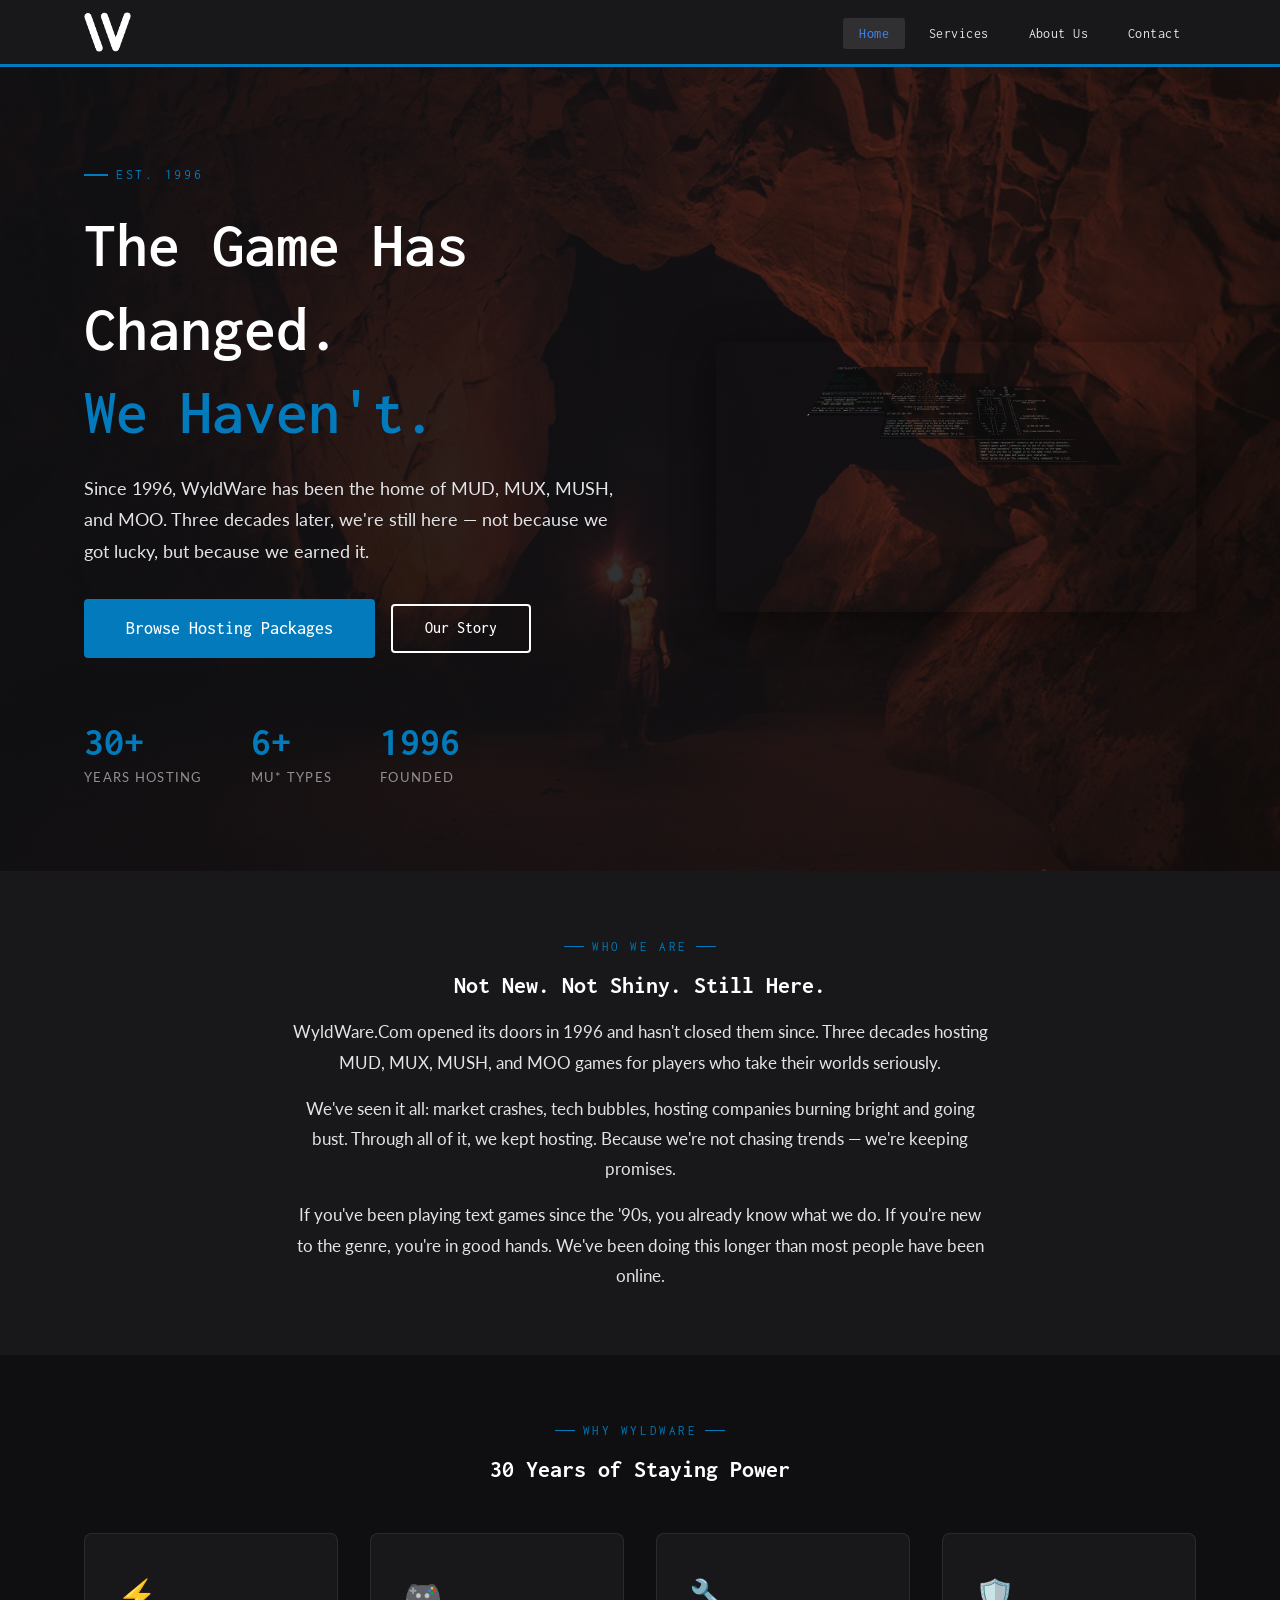
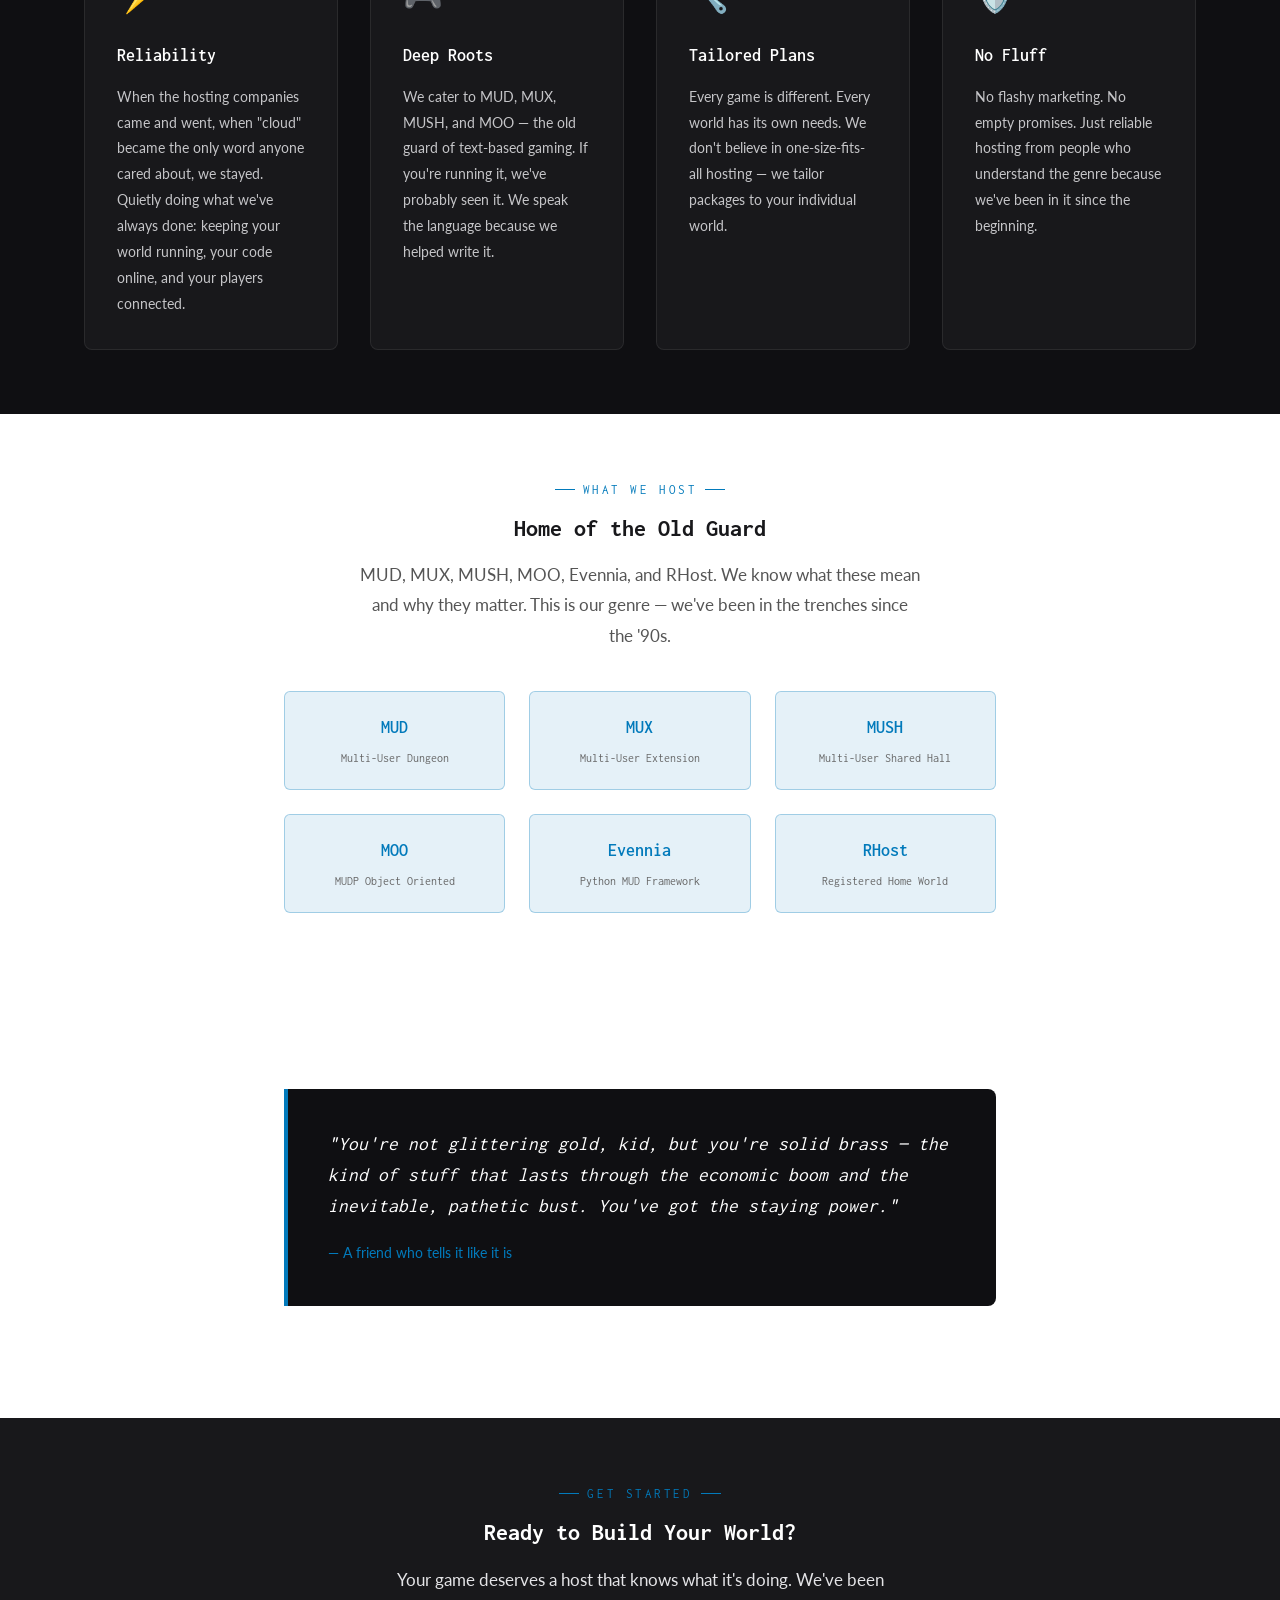
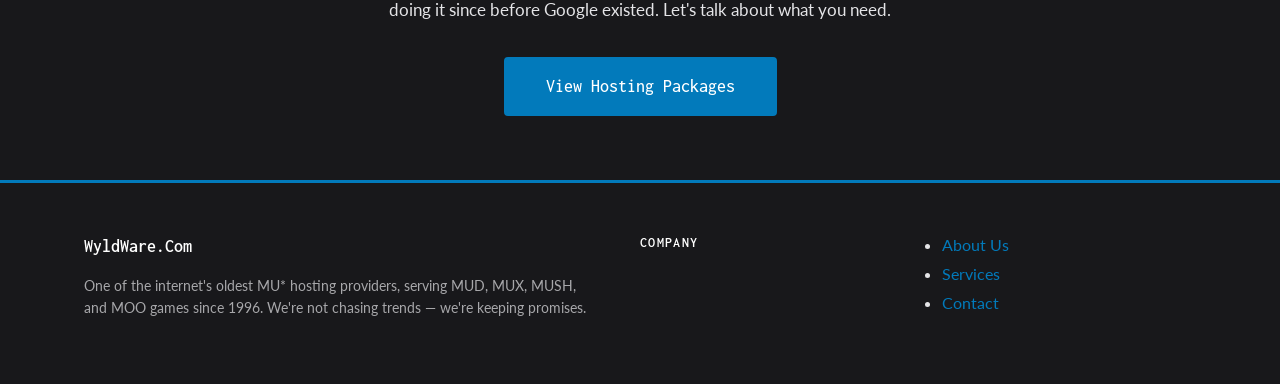
==== index.html @ 0e9ea943 "Initial commit — WyldWare.Com static site, 2026-05-16" ====
<!DOCTYPE html>
<html lang="en">
<head>
  <meta charset="UTF-8">
  <meta name="viewport" content="width=device-width, initial-scale=1.0">
  <title>WyldWare.Com — One of the Internet's Oldest MU* Hosting Providers</title>
  <meta name="description" content="WyldWare.Com has been hosting MUD, MUX, MUSH, and MOO games since 1996. Three decades of staying power. Reliable MU* hosting from people who've been doing it longer than Google has existed.">
  <link rel="icon" type="image/png" href="/media/favicon.png">
  <link rel="stylesheet" href="/css/style.css">
</head>
<body>

<!-- Navigation -->
<nav class="site-nav">
  <div class="container">
    <a href="/" class="nav-brand">
      <img src="/media/logo.png" alt="WyldWare" style="height:40px;width:auto;">
    </a>
    <ul class="nav-links" id="nav-links">
      <li><a href="/" class="active">Home</a></li>
      <li><a href="/services.html">Services</a></li>
      <li><a href="/about.html">About Us</a></li>
      <li><a href="/contact.html">Contact</a></li>
    </ul>
    <button class="mobile-menu-btn" onclick="document.getElementById('nav-links').classList.toggle('open')" aria-label="Menu">☰</button>
  </div>
</nav>

<!-- Hero -->
<section class="hero">
  <div class="container">
    <div class="hero__content">
      <div class="hero__eyebrow">Est. 1996</div>
      <h1>The Game Has Changed.<br><span>We Haven't.</span></h1>
      <p class="hero__sub">Since 1996, WyldWare has been the home of MUD, MUX, MUSH, and MOO. Three decades later, we're still here — not because we got lucky, but because we earned it.</p>
      <div class="hero__actions">
        <a href="/services.html" class="btn btn--primary btn--large">Browse Hosting Packages</a>
        <a href="/about.html" class="btn btn--outline-white">Our Story</a>
      </div>
      <div class="hero__stats">
        <div class="hero__stat">
          <span class="hero__stat-number">30+</span>
          <span class="hero__stat-label">Years Hosting</span>
        </div>
        <div class="hero__stat">
          <span class="hero__stat-number">6+</span>
          <span class="hero__stat-label">MU* Types</span>
        </div>
        <div class="hero__stat">
          <span class="hero__stat-number">1996</span>
          <span class="hero__stat-label">Founded</span>
        </div>
      </div>
    </div>
    <img src="/media/bg-overlay.png" alt="" class="hero__overlay" aria-hidden="true">
  </div>
</section>

<!-- Who We Are -->
<section class="section section--dark" id="about">
  <div class="container">
    <div class="eyebrow">Who We Are</div>
    <h2 class="text-center">Not New. Not Shiny. Still Here.</h2>
    <p class="text-center" style="max-width: 700px; margin: 1rem auto 0; font-size: 1.05rem; color: var(--gray-light);">
      WyldWare.Com opened its doors in 1996 and hasn't closed them since. Three decades hosting MUD, MUX, MUSH, and MOO games for players who take their worlds seriously.
    </p>
    <p class="text-center" style="max-width: 700px; margin: 1rem auto 0; font-size: 1.05rem; color: var(--gray-light);">
      We've seen it all: market crashes, tech bubbles, hosting companies burning bright and going bust. Through all of it, we kept hosting. Because we're not chasing trends — we're keeping promises.
    </p>
    <p class="text-center" style="max-width: 700px; margin: 1rem auto 0; font-size: 1.05rem; color: var(--gray-light);">
      If you've been playing text games since the '90s, you already know what we do. If you're new to the genre, you're in good hands. We've been doing this longer than most people have been online.
    </p>
  </div>
</section>

<!-- Value Props -->
<section class="section section--darker">
  <div class="container">
    <div class="eyebrow" style="justify-content: center;">Why WyldWare</div>
    <h2 class="text-center">30 Years of Staying Power</h2>
    <div class="props-grid">
      <div class="prop-card">
        <span class="prop-card__icon">⚡</span>
        <div class="prop-card__title">Reliability</div>
        <div class="prop-card__body">When the hosting companies came and went, when "cloud" became the only word anyone cared about, we stayed. Quietly doing what we've always done: keeping your world running, your code online, and your players connected.</div>
      </div>
      <div class="prop-card">
        <span class="prop-card__icon">🎮</span>
        <div class="prop-card__title">Deep Roots</div>
        <div class="prop-card__body">We cater to MUD, MUX, MUSH, and MOO — the old guard of text-based gaming. If you're running it, we've probably seen it. We speak the language because we helped write it.</div>
      </div>
      <div class="prop-card">
        <span class="prop-card__icon">🔧</span>
        <div class="prop-card__title">Tailored Plans</div>
        <div class="prop-card__body">Every game is different. Every world has its own needs. We don't believe in one-size-fits-all hosting — we tailor packages to your individual world.</div>
      </div>
      <div class="prop-card">
        <span class="prop-card__icon">🛡️</span>
        <div class="prop-card__title">No Fluff</div>
        <div class="prop-card__body">No flashy marketing. No empty promises. Just reliable hosting from people who understand the genre because we've been in it since the beginning.</div>
      </div>
    </div>
  </div>
</section>

<!-- What We Host -->
<section class="section">
  <div class="container container--narrow text-center">
    <div class="eyebrow">What We Host</div>
    <h2>Home of the Old Guard</h2>
    <p style="color: #555; max-width: 560px; margin: 1rem auto 0; font-size: 1.05rem;">
      MUD, MUX, MUSH, MOO, Evennia, and RHost. We know what these mean and why they matter. This is our genre — we've been in the trenches since the '90s.
    </p>
    <div class="game-grid" style="margin-top: 2.5rem;">
      <div class="game-tag">MUD<span>Multi-User Dungeon</span></div>
      <div class="game-tag">MUX<span>Multi-User Extension</span></div>
      <div class="game-tag">MUSH<span>Multi-User Shared Hall</span></div>
      <div class="game-tag">MOO<span>MUDP Object Oriented</span></div>
      <div class="game-tag">Evennia<span>Python MUD Framework</span></div>
      <div class="game-tag">RHost<span>Registered Home World</span></div>
    </div>
  </div>
</section>

<!-- Quote -->
<section class="section">
  <div class="container container--narrow">
    <div class="quote-block">
      <blockquote>"You're not glittering gold, kid, but you're solid brass — the kind of stuff that lasts through the economic boom and the inevitable, pathetic bust. You've got the staying power."</blockquote>
      <cite>— A friend who tells it like it is</cite>
    </div>
  </div>
</section>

<!-- CTA -->
<section class="section section--dark text-center">
  <div class="container container--narrow">
    <div class="eyebrow" style="justify-content: center;">Get Started</div>
    <h2>Ready to Build Your World?</h2>
    <p style="color: var(--gray-light); max-width: 520px; margin: 1rem auto 0; font-size: 1.05rem;">
      Your game deserves a host that knows what it's doing. We've been doing it since before Google existed. Let's talk about what you need.
    </p>
    <div style="margin-top: 2rem;">
      <a href="/services.html" class="btn btn--primary btn--large">View Hosting Packages</a>
    </div>
  </div>
</section>

<!-- Footer -->
<footer class="site-footer">
  <div class="container">
    <div class="footer-grid">
      <div>
        <div class="footer-brand__name">WyldWare.Com</div>
        <p class="footer-brand__desc">One of the internet's oldest MU* hosting providers, serving MUD, MUX, MUSH, and MOO games since 1996. We're not chasing trends — we're keeping promises.</p>
      </div>
        <div class="footer-col__heading">Company</div>
        <ul>
          <li><a href="/about.html">About Us</a></li>
          <li><a href="/services.html">Services</a></li>
          <li><a href="/contact.html">Contact</a></li>
        </ul>
      </div>
---- css/style.css ----
/* WyldWare Static Site Styles
   Based on wyldware.com brand colors: #027ABB (primary), #015EA0 (secondary), #18181B (dark), #3F3F46 (gray) */

@import url('https://fonts.googleapis.com/css2?family=Inconsolata:wght@400;500;600;700&family=Lato:wght@300;400;700&display=swap');

/* ─── Reset & Base ─────────────────────────────── */
*, *::before, *::after { box-sizing: border-box; margin: 0; padding: 0; }

:root {
  --primary:    #027ABB;
  --secondary:  #015EA0;
  --accent:     #4286F5;
  --dark:       #18181B;
  --darker:     #0F0F12;
  --gray:       #3F3F46;
  --gray-light: #E4E4E7;
  --white:      #FFFFFF;
  --offwhite:   #F6FEFC;
  --body-font: 'Lato', sans-serif;
  --heading-font: 'Inconsolata', monospace;
}

html {
  scroll-behavior: smooth;
}

body {
  font-family: var(--body-font);
  font-size: 16px;
  line-height: 1.8;
  color: var(--dark);
  background: var(--white);
}

h1, h2, h3, h4, h5, h6 {
  font-family: var(--heading-font);
  line-height: 1.3;
  color: var(--dark);
}

a {
  color: var(--primary);
  text-decoration: none;
  transition: color 0.2s;
}
a:hover { color: var(--accent); }

img { max-width: 100%; height: auto; display: block; }

/* ─── Layout Utilities ───────────────────────────── */
.container {
  width: 100%;
  max-width: 1160px;
  margin: 0 auto;
  padding: 0 1.5rem;
}

.container--narrow {
  max-width: 760px;
}

.section {
  padding: 4rem 0;
}

.section--dark {
  background: var(--dark);
  color: var(--white);
}

.section--dark h1,
.section--dark h2,
.section--dark h3,
.section--dark h4 {
  color: var(--white);
}

.section--dark p {
  color: var(--gray-light);
}

.section--darker {
  background: var(--darker);
  color: var(--white);
}

.section--darker h2 {
  color: var(--white);
}

/* ─── Buttons ───────────────────────────────────── */
.btn {
  display: inline-block;
  padding: 0.75rem 2rem;
  font-family: var(--heading-font);
  font-size: 1rem;
  font-weight: 500;
  border: 2px solid transparent;
  border-radius: 4px;
  cursor: pointer;
  text-align: center;
  text-decoration: none;
  transition: all 0.2s;
  line-height: 1.3;
}

.btn--primary {
  background: var(--primary);
  color: var(--white);
  border-color: var(--primary);
}
.btn--primary:hover {
  background: var(--secondary);
  border-color: var(--secondary);
  color: var(--white);
}

.btn--outline {
  background: transparent;
  color: var(--primary);
  border-color: var(--primary);
}
.btn--outline:hover {
  background: var(--primary);
  color: var(--white);
}

.btn--white {
  background: var(--white);
  color: var(--dark);
  border-color: var(--white);
}
.btn--white:hover {
  background: var(--gray-light);
  border-color: var(--gray-light);
  color: var(--dark);
}

.btn--outline-white {
  background: transparent;
  color: var(--white);
  border-color: var(--white);
}
.btn--outline-white:hover {
  background: var(--white);
  color: var(--dark);
}

.btn--small {
  padding: 0.5rem 1.25rem;
  font-size: 0.875rem;
}

.btn--large {
  padding: 1rem 2.5rem;
  font-size: 1.125rem;
}

/* ─── Navigation ────────────────────────────────── */
.site-nav {
  background: var(--dark);
  position: sticky;
  top: 0;
  z-index: 100;
  border-bottom: 3px solid var(--primary);
}

.site-nav .container {
  display: flex;
  align-items: center;
  justify-content: space-between;
  height: 64px;
}

.nav-brand {
  display: flex;
  align-items: center;
  gap: 0.75rem;
  color: var(--white);
  font-family: var(--heading-font);
  font-size: 1.25rem;
  font-weight: 600;
  letter-spacing: 0.05em;
}

.nav-brand:hover { color: var(--accent); }
.nav-brand img { height: 40px; width: auto; }

.nav-links {
  display: flex;
  list-style: none;
  gap: 0.5rem;
}

.nav-links a {
  color: var(--gray-light);
  font-family: var(--heading-font);
  font-size: 0.9rem;
  padding: 0.5rem 1rem;
  border-radius: 3px;
  transition: all 0.2s;
  letter-spacing: 0.03em;
}

.nav-links a:hover,
.nav-links a.active {
  color: var(--white);
  background: rgba(255,255,255,0.1);
}

.nav-links a.active {
  color: var(--accent);
}

.mobile-menu-btn {
  display: none;
  background: none;
  border: none;
  color: var(--white);
  font-size: 1.5rem;
  cursor: pointer;
  padding: 0.5rem;
}

@media (max-width: 768px) {
  .nav-links { display: none; flex-direction: column; position: absolute; top: 64px; left: 0; right: 0; background: var(--dark); padding: 1rem; gap: 0; }
  .nav-links.open { display: flex; }
  .nav-links a { padding: 0.75rem 1rem; }
  .mobile-menu-btn { display: block; }
  .hero > .container { flex-direction: column; }
  .hero__overlay { width: 80%; max-width: 320px; margin-top: 2rem; }
}

/* ─── Hero ──────────────────────────────────────── */
.hero {
  background: var(--dark);
  background-image: url('../media/bg-3.png');
  background-size: cover;
  background-position: center;
  background-attachment: fixed;
  color: var(--white);
  padding: 6rem 0 5rem;
  position: relative;
  overflow: hidden;
}

.hero::before {
  content: '';
  position: absolute;
  inset: 0;
  background: linear-gradient(to right, rgba(15,15,18,0.94) 0%, rgba(15,15,18,0.85) 50%, rgba(15,15,18,0.3) 100%);
  pointer-events: none;
  z-index: 0;
}

.hero > .container {
  position: relative;
  z-index: 1;
  display: flex;
  align-items: center;
  justify-content: space-between;
  gap: 3rem;
}

.hero__overlay {
  position: relative;
  z-index: 2;
  flex-shrink: 0;
  width: 45%;
  max-width: 480px;
  align-self: center;
  border-radius: 8px;
  box-shadow: 0 8px 40px rgba(0,0,0,0.5);
  opacity: 0.88;
}

.hero__content {
  position: relative;
  z-index: 1;
  flex: 1;
  min-width: 0;
  max-width: 640px;
}

.hero__eyebrow {
  font-family: var(--heading-font);
  font-size: 0.85rem;
  letter-spacing: 0.2em;
  text-transform: uppercase;
  color: var(--primary);
  margin-bottom: 1rem;
  display: flex;
  align-items: center;
  gap: 0.5rem;
}

.hero__eyebrow::before {
  content: '';
  display: inline-block;
  width: 24px;
  height: 2px;
  background: var(--primary);
}

.hero h1 {
  font-size: clamp(2.5rem, 6vw, 4rem);
  color: var(--white);
  margin-bottom: 1.25rem;
  font-weight: 600;
}

.hero h1 span {
  color: var(--primary);
}

.hero__sub {
  font-size: 1.15rem;
  color: var(--gray-light);
  margin-bottom: 2rem;
  max-width: 540px;
  line-height: 1.7;
}

.hero__actions {
  display: flex;
  flex-wrap: wrap;
  gap: 1rem;
  align-items: center;
}

.hero__stats {
  margin-top: 4rem;
  display: flex;
  gap: 3rem;
  flex-wrap: wrap;
}

.hero__stat {
  text-align: left;
}

.hero__stat-number {
  display: block;
  font-family: var(--heading-font);
  font-size: 2.5rem;
  font-weight: 700;
  color: var(--primary);
  line-height: 1;
}

.hero__stat-label {
  font-size: 0.8rem;
  letter-spacing: 0.1em;
  text-transform: uppercase;
  color: var(--gray);
  color: rgba(228,228,231,0.6);
}

/* ─── Value Props Grid ──────────────────────────── */
.props-grid {
  display: grid;
  grid-template-columns: repeat(auto-fit, minmax(240px, 1fr));
  gap: 2rem;
  margin-top: 3rem;
}

.prop-card {
  background: rgba(255,255,255,0.04);
  border: 1px solid rgba(255,255,255,0.08);
  border-radius: 8px;
  padding: 2rem;
  transition: all 0.3s;
}

.prop-card:hover {
  border-color: var(--primary);
  transform: translateY(-4px);
}

.prop-card__icon {
  font-size: 2rem;
  margin-bottom: 1rem;
  display: block;
}

.prop-card__title {
  font-family: var(--heading-font);
  font-size: 1.1rem;
  font-weight: 600;
  margin-bottom: 0.75rem;
  color: var(--white);
}

.prop-card__body {
  font-size: 0.9rem;
  color: var(--gray-light);
  opacity: 0.85;
}

/* ─── Feature Blocks ─────────────────────────────── */
.feature-row {
  display: grid;
  grid-template-columns: 1fr 1fr;
  gap: 4rem;
  align-items: center;
}

.feature-row--reverse {
  direction: rtl;
}
.feature-row--reverse > * {
  direction: ltr;
}

@media (max-width: 768px) {
  .feature-row { grid-template-columns: 1fr; gap: 2rem; }
  .feature-row--reverse { direction: ltr; }
}

.feature-row__label {
  font-family: var(--heading-font);
  font-size: 0.8rem;
  letter-spacing: 0.15em;
  text-transform: uppercase;
  color: var(--primary);
  margin-bottom: 0.5rem;
}

.feature-row h2 {
  font-size: 1.75rem;
  margin-bottom: 1rem;
}

.feature-row p {
  color: #555;
  margin-bottom: 1.25rem;
}

.feature-row__visual {
  background: var(--dark);
  border-radius: 8px;
  padding: 3rem;
  display: flex;
  align-items: center;
  justify-content: center;
  min-height: 280px;
}

.feature-row__visual pre {
  font-family: var(--heading-font);
  color: var(--gray-light);
  font-size: 0.85rem;
  line-height: 1.6;
}

/* ─── Hosting Tiers / Pricing ───────────────────── */
.tiers-grid {
  display: grid;
  grid-template-columns: repeat(auto-fit, minmax(260px, 1fr));
  gap: 1.5rem;
  margin-top: 3rem;
}

.tier-card {
  background: var(--white);
  border: 2px solid var(--gray-light);
  border-radius: 8px;
  padding: 2rem;
  display: flex;
  flex-direction: column;
  transition: all 0.3s;
  position: relative;
}

.tier-card:hover {
  border-color: var(--primary);
  box-shadow: 0 8px 30px rgba(2,122,187,0.15);
  transform: translateY(-4px);
}

.tier-card--featured {
  border-color: var(--primary);
  box-shadow: 0 4px 20px rgba(2,122,187,0.12);
}

.tier-card__badge {
  position: absolute;
  top: -12px;
  left: 50%;
  transform: translateX(-50%);
  background: var(--primary);
  color: var(--white);
  font-family: var(--heading-font);
  font-size: 0.75rem;
  font-weight: 600;
  letter-spacing: 0.1em;
  text-transform: uppercase;
  padding: 0.25rem 1rem;
  border-radius: 20px;
}

.tier-card__name {
  font-family: var(--heading-font);
  font-size: 1.25rem;
  font-weight: 600;
  margin-bottom: 0.25rem;
}

.tier-card__tagline {
  font-size: 0.85rem;
  color: #666;
  margin-bottom: 1.25rem;
}

.tier-card__price {
  font-family: var(--heading-font);
  font-size: 2rem;
  font-weight: 700;
  color: var(--primary);
  margin-bottom: 0.25rem;
}

.tier-card__price span {
  font-size: 0.9rem;
  font-weight: 400;
  color: #666;
}

.tier-card__divider {
  height: 1px;
  background: var(--gray-light);
  margin: 1.25rem 0;
}

.tier-card__features {
  list-style: none;
  flex: 1;
  margin-bottom: 1.5rem;
}

.tier-card__features li {
  padding: 0.4rem 0;
  font-size: 0.9rem;
  display: flex;
  align-items: flex-start;
  gap: 0.5rem;
}

.tier-card__features li::before {
  content: '✓';
  color: var(--primary);
  font-weight: 700;
  flex-shrink: 0;
  margin-top: 0.1rem;
}

/* ─── PayPal Buttons ──────────────────────────────── */
.paypal-section {
  margin-top: 2rem;
  padding-top: 2rem;
  border-top: 1px solid var(--gray-light);
}

.paypal-buttons {
  display: flex;
  gap: 1rem;
  flex-wrap: wrap;
}

.paypal-btn {
  display: inline-block;
  background: #FFC439;
  color: #003087;
  font-family: var(--heading-font);
  font-size: 0.9rem;
  font-weight: 700;
  padding: 0.75rem 1.5rem;
  border-radius: 4px;
  text-decoration: none;
  border: 1px solid #003087;
  transition: all 0.2s;
  cursor: pointer;
  text-align: center;
  flex: 1;
  min-width: 180px;
}

.paypal-btn:hover {
  background: #FFD966;
  color: #003087;
}

.paypal-note {
  font-size: 0.8rem;
  color: #888;
  margin-top: 0.75rem;
  text-align: center;
}

/* ─── About / Team ──────────────────────────────── */
.founder-card {
  display: grid;
  grid-template-columns: auto 1fr;
  gap: 2rem;
  align-items: start;
  background: var(--offwhite);
  border-radius: 8px;
  padding: 2rem;
  border-left: 4px solid var(--primary);
}

@media (max-width: 600px) {
  .founder-card { grid-template-columns: 1fr; }
}

.founder-card__avatar {
  width: 80px;
  height: 80px;
  border-radius: 50%;
  background: var(--primary);
  display: flex;
  align-items: center;
  justify-content: center;
  font-family: var(--heading-font);
  font-size: 1.75rem;
  font-weight: 700;
  color: var(--white);
  flex-shrink: 0;
}

.founder-card__name {
  font-family: var(--heading-font);
  font-size: 1.1rem;
  font-weight: 600;
  margin-bottom: 0.25rem;
}

.founder-card__role {
  font-size: 0.85rem;
  color: var(--primary);
  text-transform: uppercase;
  letter-spacing: 0.1em;
  margin-bottom: 0.75rem;
  font-family: var(--heading-font);
}

.founder-card__bio {
  font-size: 0.95rem;
  color: #555;
}

/* ─── Contact Form ──────────────────────────────── */
.contact-grid {
  display: grid;
  grid-template-columns: 1fr 1fr;
  gap: 3rem;
  align-items: start;
}

@media (max-width: 768px) {
  .contact-grid { grid-template-columns: 1fr; }
}

.contact-form {
  background: var(--offwhite);
  border-radius: 8px;
  padding: 2rem;
  border-left: 4px solid var(--primary);
}

.form-group {
  margin-bottom: 1.25rem;
}

.form-group label {
  display: block;
  font-family: var(--heading-font);
  font-size: 0.85rem;
  font-weight: 600;
  margin-bottom: 0.4rem;
  color: var(--dark);
}

.form-group label .required {
  color: var(--primary);
}

.form-group input,
.form-group textarea,
.form-group select {
  width: 100%;
  padding: 0.7rem 1rem;
  font-family: var(--body-font);
  font-size: 0.95rem;
  border: 1px solid var(--gray-light);
  border-radius: 4px;
  background: var(--white);
  transition: border-color 0.2s;
}

.form-group input:focus,
.form-group textarea:focus {
  outline: none;
  border-color: var(--primary);
}

.form-group textarea {
  min-height: 140px;
  resize: vertical;
}

.contact-info__block {
  margin-bottom: 2rem;
}

.contact-info__block h3 {
  font-family: var(--heading-font);
  font-size: 1rem;
  margin-bottom: 0.5rem;
}

.contact-info__block p {
  font-size: 0.9rem;
  color: #555;
}

.contact-info__social {
  display: flex;
  gap: 0.75rem;
  margin-top: 0.75rem;
}

.contact-info__social a {
  display: inline-flex;
  align-items: center;
  justify-content: center;
  width: 36px;
  height: 36px;
  background: var(--primary);
  color: var(--white);
  border-radius: 50%;
  font-size: 0.9rem;
  transition: background 0.2s;
}

.contact-info__social a:hover {
  background: var(--secondary);
  color: var(--white);
}

/* ─── Quote / Testimonial ────────────────────────── */
.quote-block {
  background: var(--darker);
  border-left: 4px solid var(--primary);
  padding: 2.5rem;
  border-radius: 0 8px 8px 0;
  margin: 3rem 0;
}

.quote-block blockquote {
  font-family: var(--heading-font);
  font-size: 1.2rem;
  font-style: italic;
  color: var(--white);
  line-height: 1.6;
  margin-bottom: 1rem;
}

.quote-block cite {
  font-size: 0.85rem;
  color: var(--primary);
  font-style: normal;
}

/* ─── Footer ────────────────────────────────────── */
.site-footer {
  background: var(--dark);
  color: var(--gray-light);
  padding: 3rem 0 1.5rem;
  border-top: 3px solid var(--primary);
}

.footer-grid {
  display: grid;
  grid-template-columns: 2fr 1fr 1fr;
  gap: 3rem;
  margin-bottom: 2.5rem;
}

@media (max-width: 768px) {
  .footer-grid { grid-template-columns: 1fr; gap: 2rem; }
}

.footer-brand__name {
  font-family: var(--heading-font);
  font-size: 1.1rem;
  font-weight: 600;
  color: var(--white);
  margin-bottom: 0.75rem;
}

.footer-brand__desc {
  font-size: 0.875rem;
  line-height: 1.6;
  opacity: 0.7;
}

.footer-col__heading {
  font-family: var(--heading-font);
  font-size: 0.85rem;
  font-weight: 600;
  letter-spacing: 0.1em;
  text-transform: uppercase;
  color: var(--white);
  margin-bottom: 1rem;
}

.footer-col ul {
  list-style: none;
}

.footer-col ul li {
  margin-bottom: 0.5rem;
}

.footer-col ul a {
  font-size: 0.875rem;
  color: var(--gray-light);
  opacity: 0.7;
  transition: opacity 0.2s;
}

.footer-col ul a:hover {
  opacity: 1;
  color: var(--white);
}

.footer-bar {
  border-top: 1px solid rgba(255,255,255,0.08);
  padding-top: 1.5rem;
  text-align: center;
  font-size: 0.8rem;
  opacity: 0.5;
}

/* ─── Page Headers ──────────────────────────────── */
.page-header {
  background: var(--dark);
  color: var(--white);
  padding: 4rem 0 3rem;
  border-bottom: 3px solid var(--primary);
}

.page-header h1 {
  font-size: clamp(2rem, 5vw, 3rem);
  color: var(--white);
  margin-bottom: 0.75rem;
}

.page-header__sub {
  color: var(--gray-light);
  opacity: 0.7;
  font-size: 1rem;
  max-width: 560px;
}

/* ─── Game Types Grid ────────────────────────────── */
.game-grid {
  display: grid;
  grid-template-columns: repeat(auto-fit, minmax(180px, 1fr));
  gap: 1.5rem;
  margin-top: 2.5rem;
}

.game-tag {
  background: rgba(2,122,187,0.1);
  border: 1px solid rgba(2,122,187,0.3);
  border-radius: 6px;
  padding: 1.25rem 1rem;
  text-align: center;
  font-family: var(--heading-font);
  font-size: 1.1rem;
  font-weight: 600;
  color: var(--primary);
}

.game-tag span {
  display: block;
  font-size: 0.75rem;
  font-weight: 400;
  color: #666;
  margin-top: 0.25rem;
}

/* ─── Misc ──────────────────────────────────────── */
.text-center { text-align: center; }
.text-primary { color: var(--primary); }
.text-muted { color: #666; }
.mt-1 { margin-top: 1rem; }
.mt-2 { margin-top: 2rem; }
.mt-3 { margin-top: 3rem; }
.mb-1 { margin-bottom: 1rem; }
.mb-2 { margin-bottom: 2rem; }
.mb-3 { margin-bottom: 3rem; }

.eyebrow {
  font-family: var(--heading-font);
  font-size: 0.8rem;
  letter-spacing: 0.2em;
  text-transform: uppercase;
  color: var(--primary);
  margin-bottom: 0.75rem;
  display: flex;
  align-items: center;
  justify-content: center;
  gap: 0.5rem;
}

.eyebrow::before, .eyebrow::after {
  content: '';
  display: inline-block;
  width: 20px;
  height: 1px;
  background: var(--primary);
}
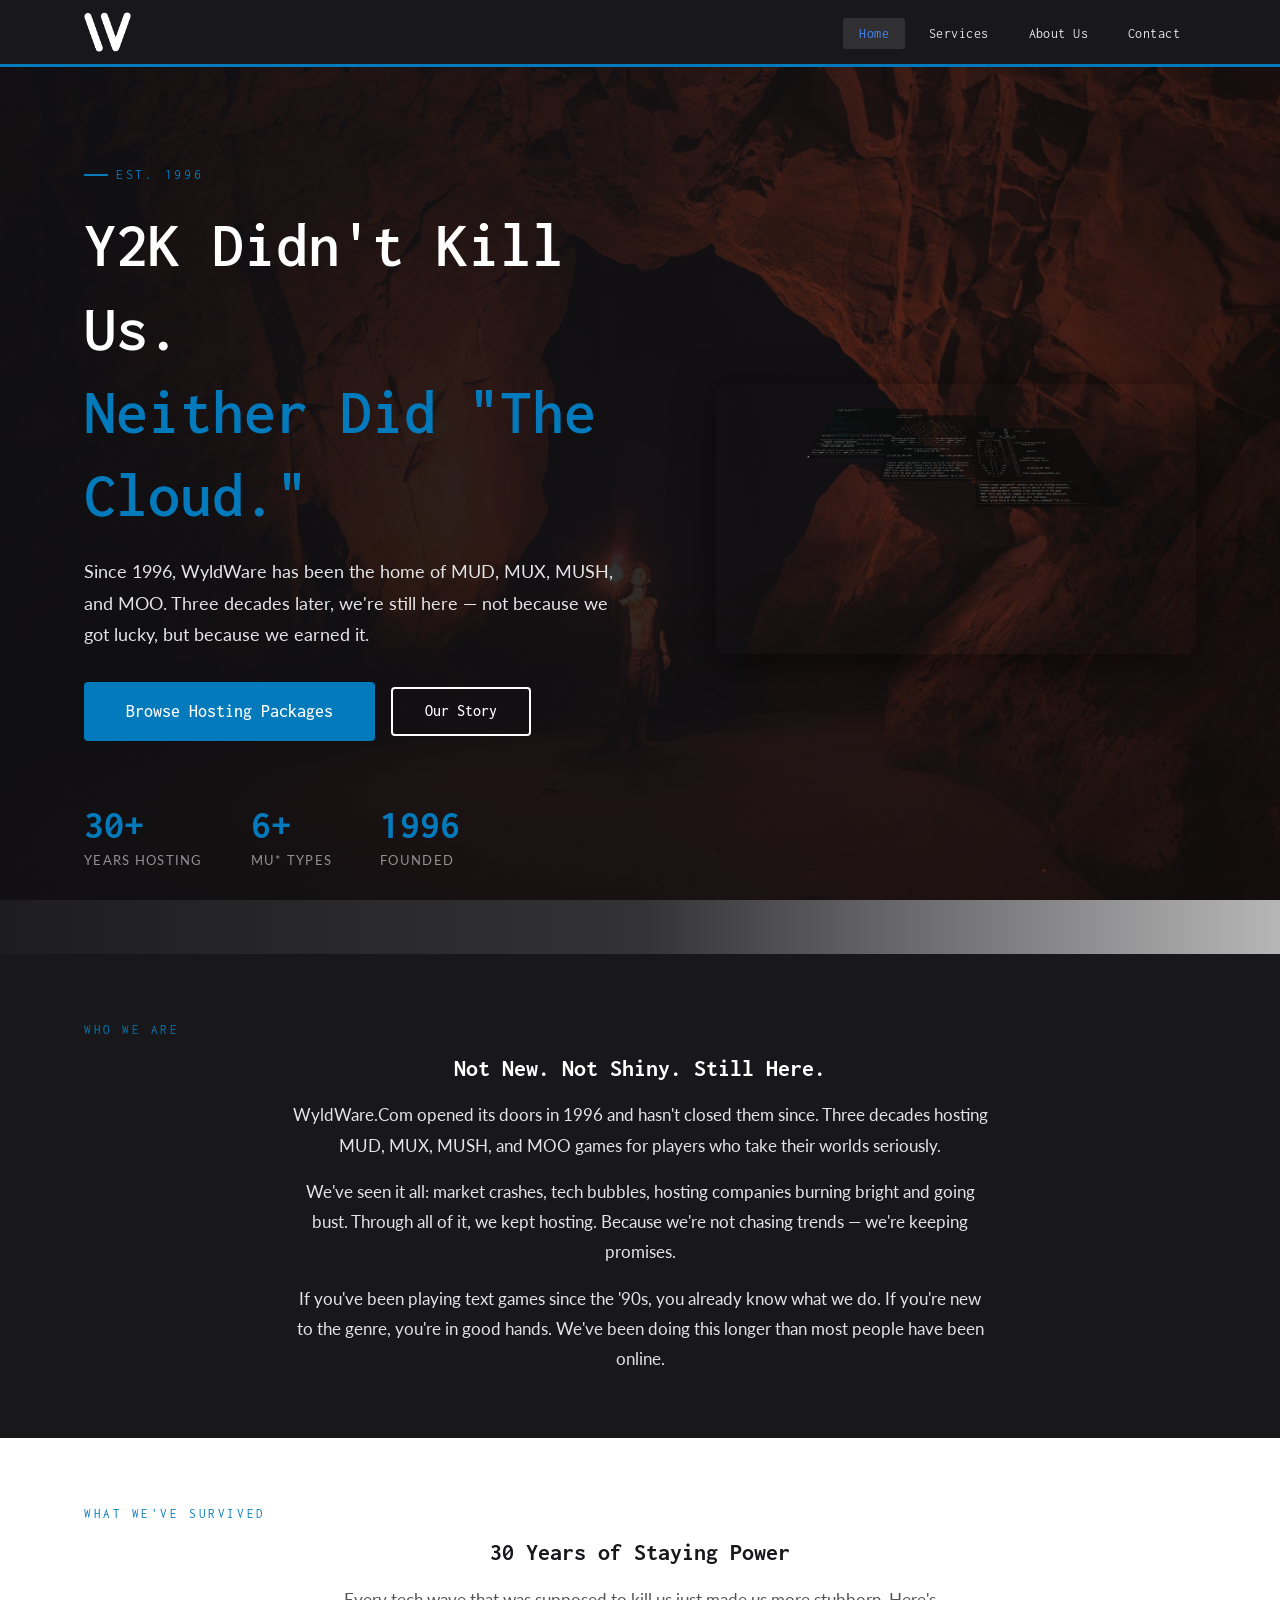
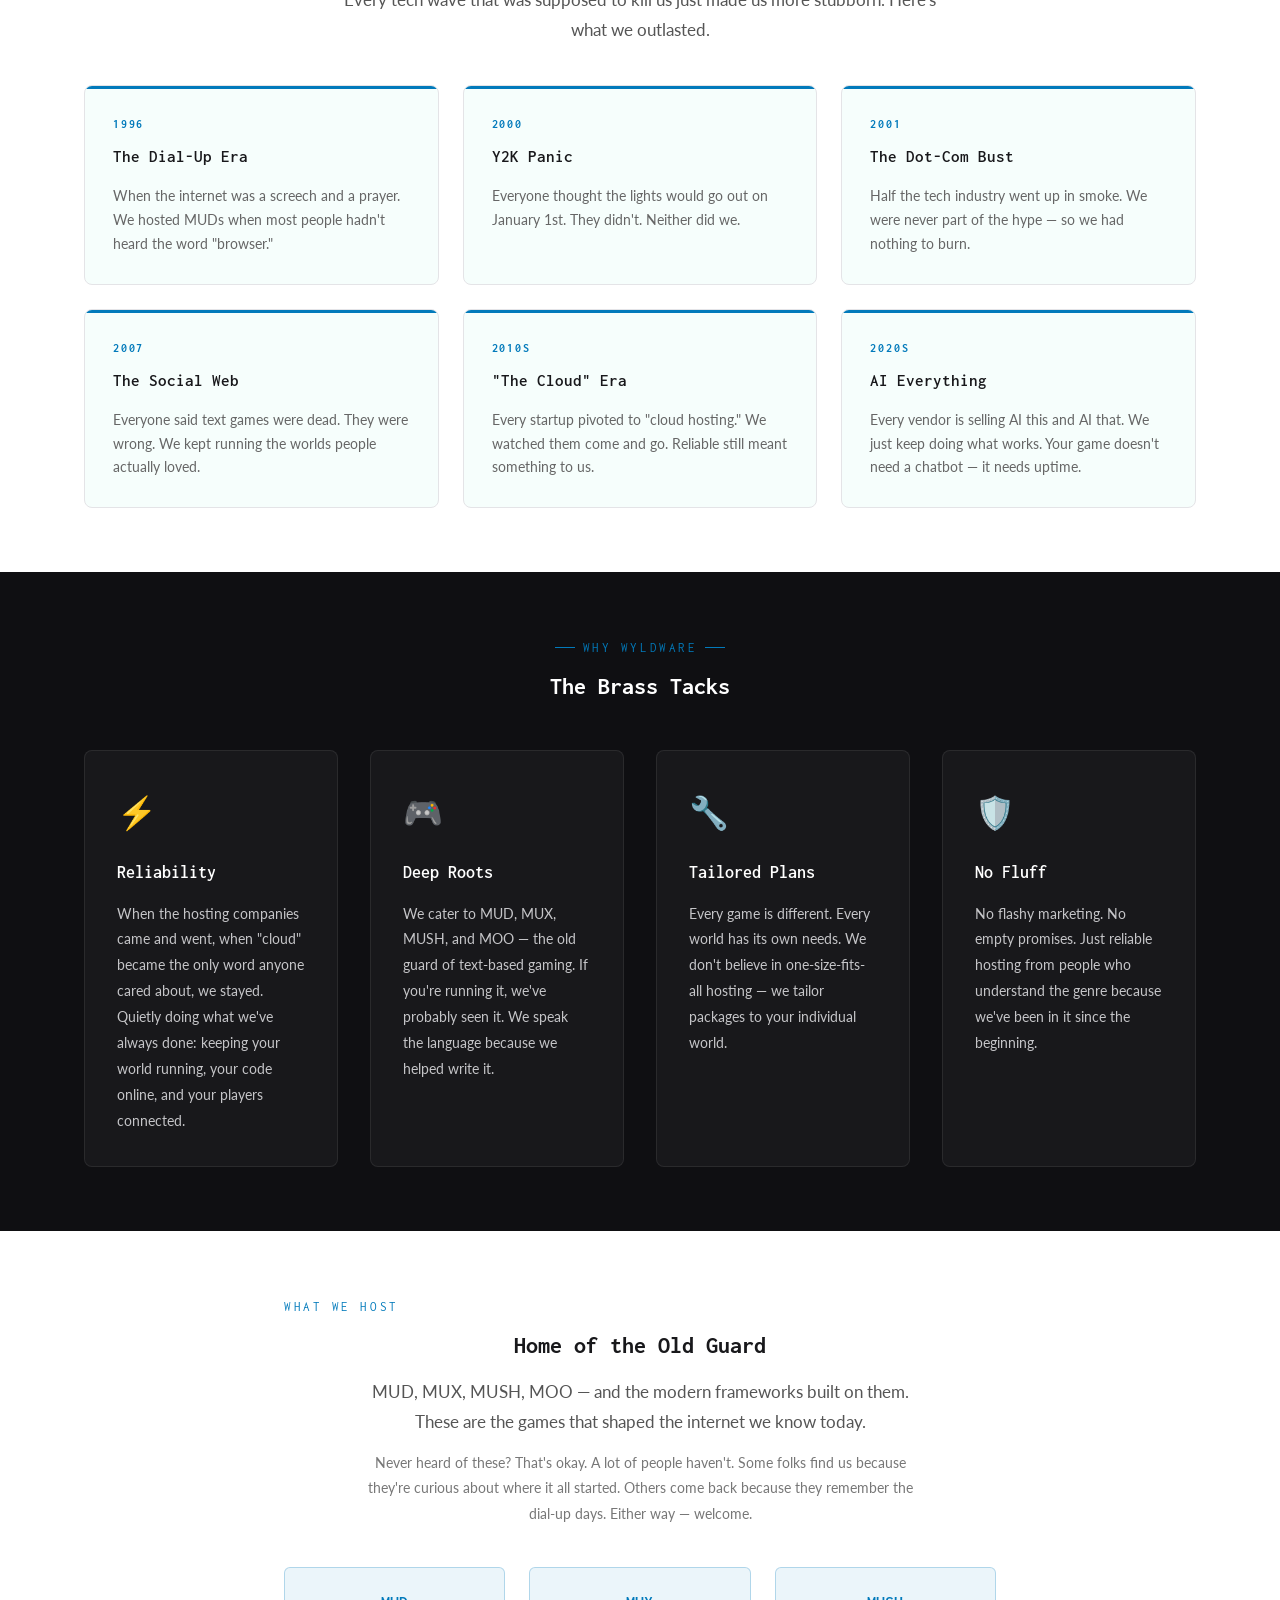
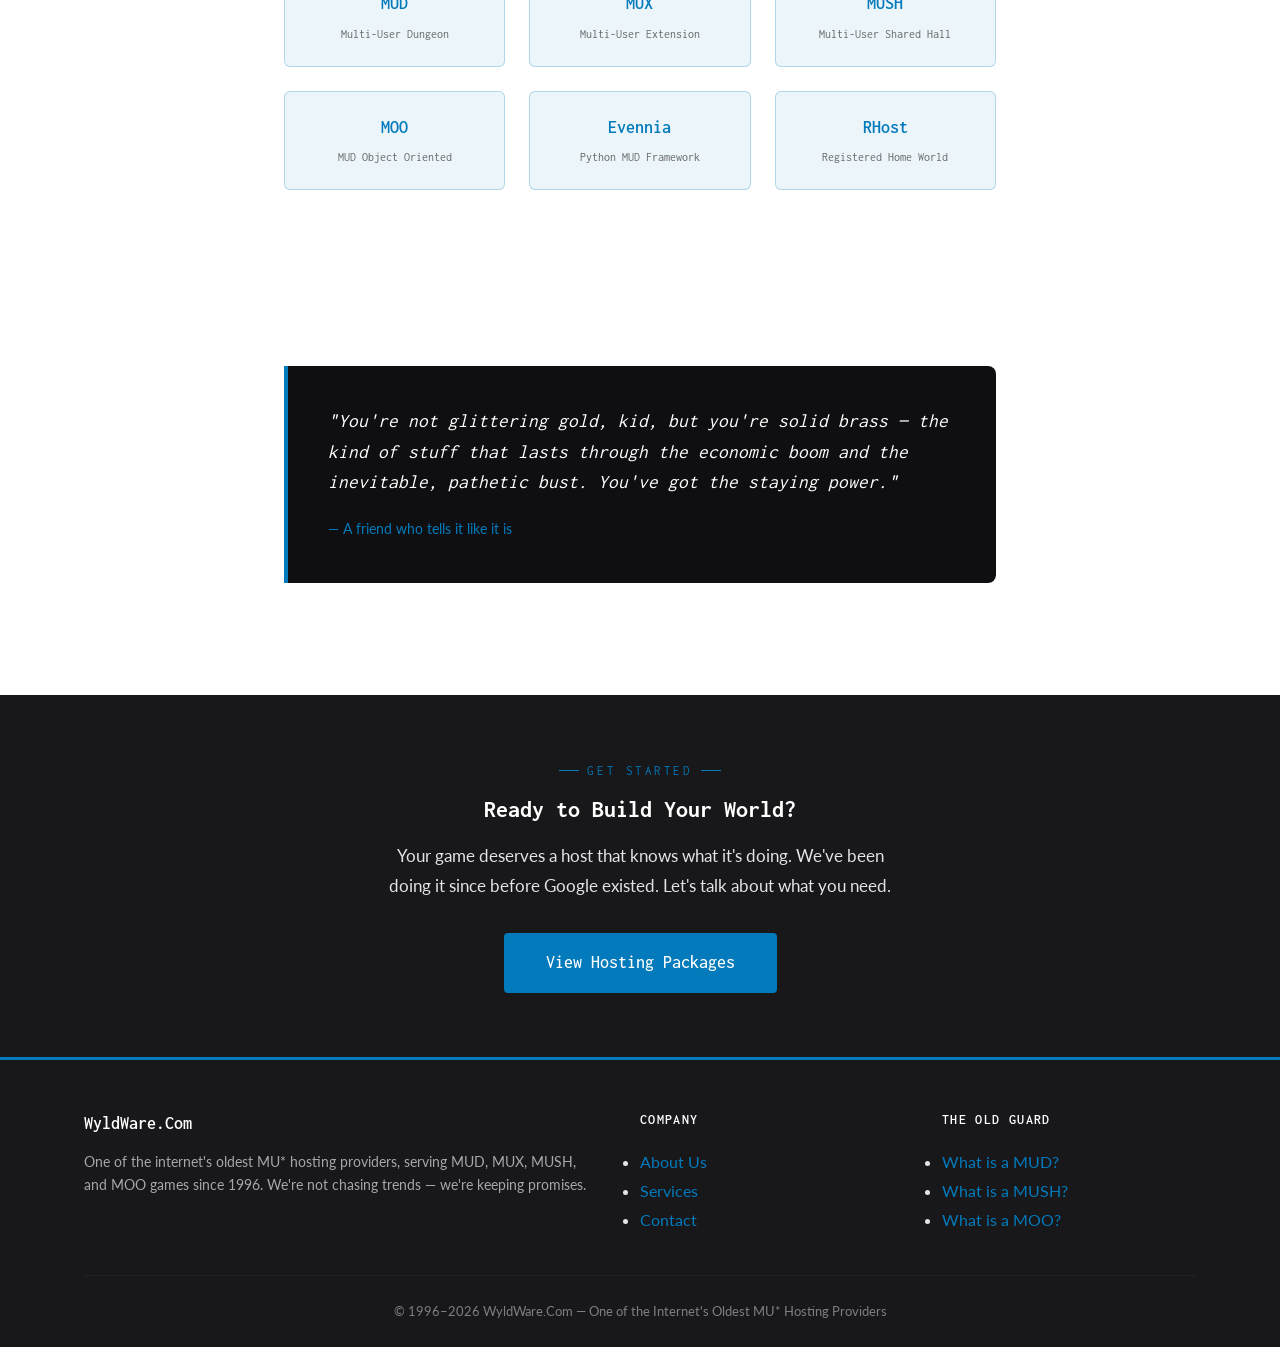
==== commit cc80706d: "Slappy review: content refresh - New hero headline: 'Y2K Didn't Kill Us. Neither Did The Cloud.' - A" ====
--- a/index.html
+++ b/index.html
@@ -31,7 +31,7 @@
   <div class="container">
     <div class="hero__content">
       <div class="hero__eyebrow">Est. 1996</div>
-      <h1>The Game Has Changed.<br><span>We Haven't.</span></h1>
+      <h1>Y2K Didn't Kill Us.<br><span>Neither Did "The Cloud."</span></h1>
       <p class="hero__sub">Since 1996, WyldWare has been the home of MUD, MUX, MUSH, and MOO. Three decades later, we're still here — not because we got lucky, but because we earned it.</p>
       <div class="hero__actions">
         <a href="/services.html" class="btn btn--primary btn--large">Browse Hosting Packages</a>
@@ -73,11 +73,54 @@
   </div>
 </section>
 
+<!-- What We Survived -->
+<section class="section">
+  <div class="container">
+    <div class="eyebrow">What We've Survived</div>
+    <h2 class="text-center">30 Years of Staying Power</h2>
+    <p class="text-center" style="max-width: 620px; margin: 1rem auto 0; color: #555; font-size: 1.05rem;">
+      Every tech wave that was supposed to kill us just made us more stubborn. Here's what we outlasted.
+    </p>
+    <div class="survived-grid">
+      <div class="survived-card">
+        <div class="survived-card__year">1996</div>
+        <div class="survived-card__event">The Dial-Up Era</div>
+        <div class="survived-card__desc">When the internet was a screech and a prayer. We hosted MUDs when most people hadn't heard the word "browser."</div>
+      </div>
+      <div class="survived-card">
+        <div class="survived-card__year">2000</div>
+        <div class="survived-card__event">Y2K Panic</div>
+        <div class="survived-card__desc">Everyone thought the lights would go out on January 1st. They didn't. Neither did we.</div>
+      </div>
+      <div class="survived-card">
+        <div class="survived-card__year">2001</div>
+        <div class="survived-card__event">The Dot-Com Bust</div>
+        <div class="survived-card__desc">Half the tech industry went up in smoke. We were never part of the hype — so we had nothing to burn.</div>
+      </div>
+      <div class="survived-card">
+        <div class="survived-card__year">2007</div>
+        <div class="survived-card__event">The Social Web</div>
+        <div class="survived-card__desc">Everyone said text games were dead. They were wrong. We kept running the worlds people actually loved.</div>
+      </div>
+      <div class="survived-card">
+        <div class="survived-card__year">2010s</div>
+        <div class="survived-card__event">"The Cloud" Era</div>
+        <div class="survived-card__desc">Every startup pivoted to "cloud hosting." We watched them come and go. Reliable still meant something to us.</div>
+      </div>
+      <div class="survived-card">
+        <div class="survived-card__year">2020s</div>
+        <div class="survived-card__event">AI Everything</div>
+        <div class="survived-card__desc">Every vendor is selling AI this and AI that. We just keep doing what works. Your game doesn't need a chatbot — it needs uptime.</div>
+      </div>
+    </div>
+  </div>
+</section>
+
 <!-- Value Props -->
 <section class="section section--darker">
   <div class="container">
     <div class="eyebrow" style="justify-content: center;">Why WyldWare</div>
-    <h2 class="text-center">30 Years of Staying Power</h2>
+    <h2 class="text-center">The Brass Tacks</h2>
     <div class="props-grid">
       <div class="prop-card">
         <span class="prop-card__icon">⚡</span>
@@ -109,13 +152,16 @@
     <div class="eyebrow">What We Host</div>
     <h2>Home of the Old Guard</h2>
     <p style="color: #555; max-width: 560px; margin: 1rem auto 0; font-size: 1.05rem;">
-      MUD, MUX, MUSH, MOO, Evennia, and RHost. We know what these mean and why they matter. This is our genre — we've been in the trenches since the '90s.
+      MUD, MUX, MUSH, MOO — and the modern frameworks built on them. These are the games that shaped the internet we know today.
+    </p>
+    <p style="color: #777; max-width: 560px; margin: 0.75rem auto 0; font-size: 0.9rem;">
+      Never heard of these? That's okay. A lot of people haven't. Some folks find us because they're curious about where it all started. Others come back because they remember the dial-up days. Either way — welcome.
     </p>
     <div class="game-grid" style="margin-top: 2.5rem;">
       <div class="game-tag">MUD<span>Multi-User Dungeon</span></div>
       <div class="game-tag">MUX<span>Multi-User Extension</span></div>
       <div class="game-tag">MUSH<span>Multi-User Shared Hall</span></div>
-      <div class="game-tag">MOO<span>MUDP Object Oriented</span></div>
+      <div class="game-tag">MOO<span>MUD Object Oriented</span></div>
       <div class="game-tag">Evennia<span>Python MUD Framework</span></div>
       <div class="game-tag">RHost<span>Registered Home World</span></div>
     </div>
@@ -154,6 +200,7 @@
         <div class="footer-brand__name">WyldWare.Com</div>
         <p class="footer-brand__desc">One of the internet's oldest MU* hosting providers, serving MUD, MUX, MUSH, and MOO games since 1996. We're not chasing trends — we're keeping promises.</p>
       </div>
+      <div>
         <div class="footer-col__heading">Company</div>
         <ul>
           <li><a href="/about.html">About Us</a></li>
@@ -161,3 +208,20 @@
           <li><a href="/contact.html">Contact</a></li>
         </ul>
       </div>
+      <div>
+        <div class="footer-col__heading">The Old Guard</div>
+        <ul>
+          <li><a href="https://en.wikipedia.org/wiki/MUD" target="_blank" rel="noopener">What is a MUD?</a></li>
+          <li><a href="https://en.wikipedia.org/wiki/MUSH" target="_blank" rel="noopener">What is a MUSH?</a></li>
+          <li><a href="https://en.wikipedia.org/wiki/MOO" target="_blank" rel="noopener">What is a MOO?</a></li>
+        </ul>
+      </div>
+    </div>
+    <div class="footer-bar">
+      &copy; 1996–2026 WyldWare.Com — One of the Internet's Oldest MU* Hosting Providers
+    </div>
+  </div>
+</footer>
+
+</body>
+</html>
--- a/css/style.css
+++ b/css/style.css
@@ -864,6 +864,69 @@
   max-width: 560px;
 }
 
+/* ─── Era Milestones ───────────────────────────── */
+.survived-grid {
+  display: grid;
+  grid-template-columns: repeat(auto-fit, minmax(280px, 1fr));
+  gap: 1.5rem;
+  margin-top: 2.5rem;
+}
+
+.survived-card {
+  border: 1px solid var(--gray-light);
+  border-radius: 8px;
+  padding: 1.75rem;
+  background: var(--offwhite);
+  transition: all 0.25s;
+  position: relative;
+  overflow: hidden;
+}
+
+.survived-card::before {
+  content: '';
+  position: absolute;
+  top: 0;
+  left: 0;
+  right: 0;
+  height: 3px;
+  background: var(--primary);
+}
+
+.survived-card:hover {
+  border-color: var(--primary);
+  transform: translateY(-3px);
+  box-shadow: 0 6px 24px rgba(2,122,187,0.12);
+}
+
+.survived-card__year {
+  font-family: var(--heading-font);
+  font-size: 0.75rem;
+  font-weight: 700;
+  letter-spacing: 0.15em;
+  text-transform: uppercase;
+  color: var(--primary);
+  margin-bottom: 0.4rem;
+}
+
+.survived-card__event {
+  font-family: var(--heading-font);
+  font-size: 1.05rem;
+  font-weight: 600;
+  color: var(--dark);
+  margin-bottom: 0.75rem;
+}
+
+.survived-card__desc {
+  font-size: 0.9rem;
+  color: #666;
+  line-height: 1.65;
+}
+
+/* ─── Footer links ─────────────────────────────── */
+.footer-col__heading + ul + .footer-col__heading + ul {
+  margin-top: 0;
+}
+
 /* ─── Game Types Grid ────────────────────────────── */
 .game-grid {
   display: grid;
@@ -873,8 +936,8 @@
 }
 
 .game-tag {
-  background: rgba(2,122,187,0.1);
-  border: 1px solid rgba(2,122,187,0.3);
+  background: rgba(2,122,187,0.08);
+  border: 1px solid rgba(2,122,187,0.25);
   border-radius: 6px;
   padding: 1.25rem 1rem;
   text-align: center;
@@ -882,6 +945,12 @@
   font-size: 1.1rem;
   font-weight: 600;
   color: var(--primary);
+  transition: all 0.2s;
+}
+
+.game-tag:hover {
+  background: rgba(2,122,187,0.15);
+  border-color: var(--primary);
 }
 
 .game-tag span {
@@ -890,6 +959,47 @@
   font-weight: 400;
   color: #666;
   margin-top: 0.25rem;
+}
+
+/* ─── Misc ──────────────────────────────────────── */
+.text-center { text-align: center; }
+.text-primary { color: var(--primary); }
+.text-muted { color: #666; }
+.mt-1 { margin-top: 1rem; }
+.mt-2 { margin-top: 2rem; }
+.mb-1 { margin-bottom: 1rem; }
+.mb-2 { margin-bottom: 2rem; }
+.mb-3 { margin-bottom: 3rem; }
+
+.eyebrow {
+  font-family: var(--heading-font);
+  font-size: 0.8rem;
+  letter-spacing: 0.2em;
+  text-transform: uppercase;
+  color: var(--primary);
+  margin-bottom: 0.75rem;
+  display: flex;
+  align-items: center;
+  justify-content: center;
+  gap: 0.5rem;
+}
+
+.eyebrow::before, .eyebrow::after {
+  content: '';
+  display: inline-block;
+  width: 20px;
+  height: 1px;
+  background: var(--primary);
+}
+
+/* Override for left-aligned eyebrow in non-hero sections */
+.section .eyebrow:not([style]) {
+  justify-content: flex-start;
+}
+
+.section .eyebrow:not([style])::before,
+.section .eyebrow:not([style])::after {
+  display: none;
 }
 
 /* ─── Misc ──────────────────────────────────────── */
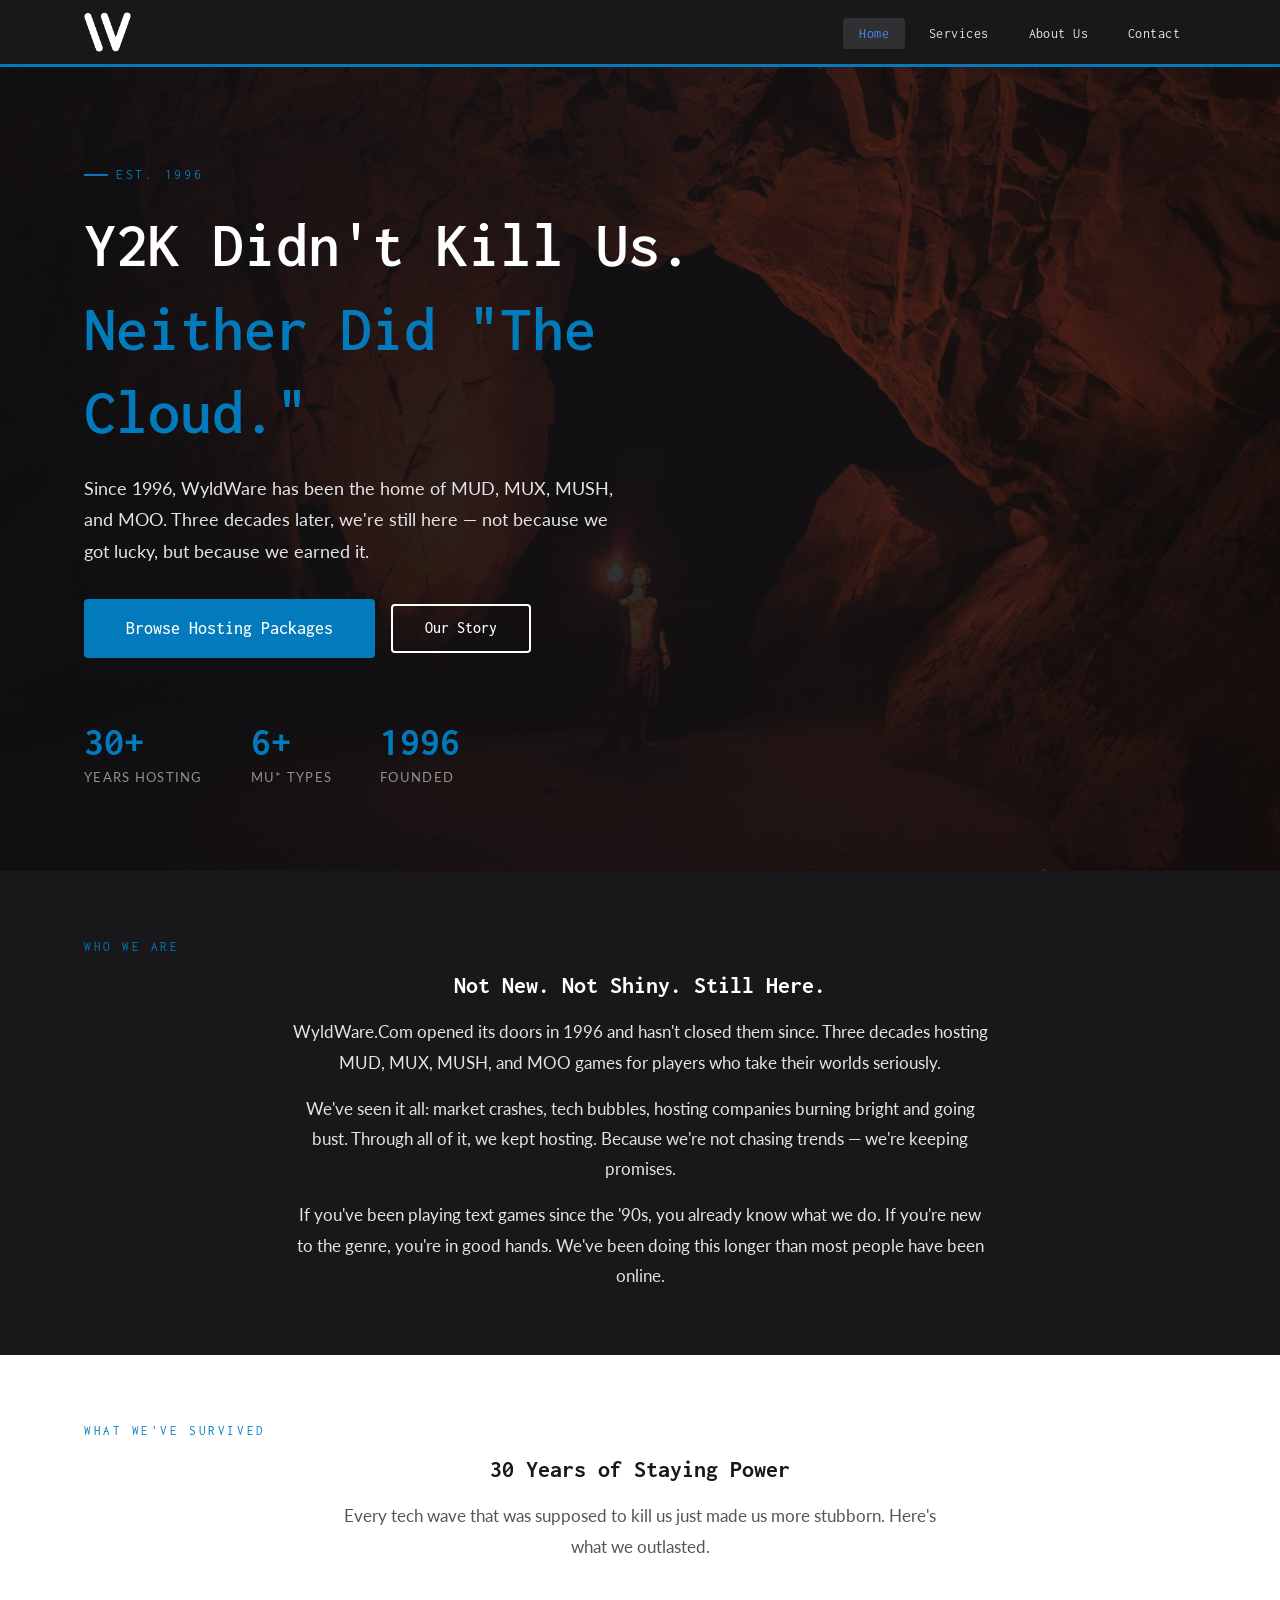
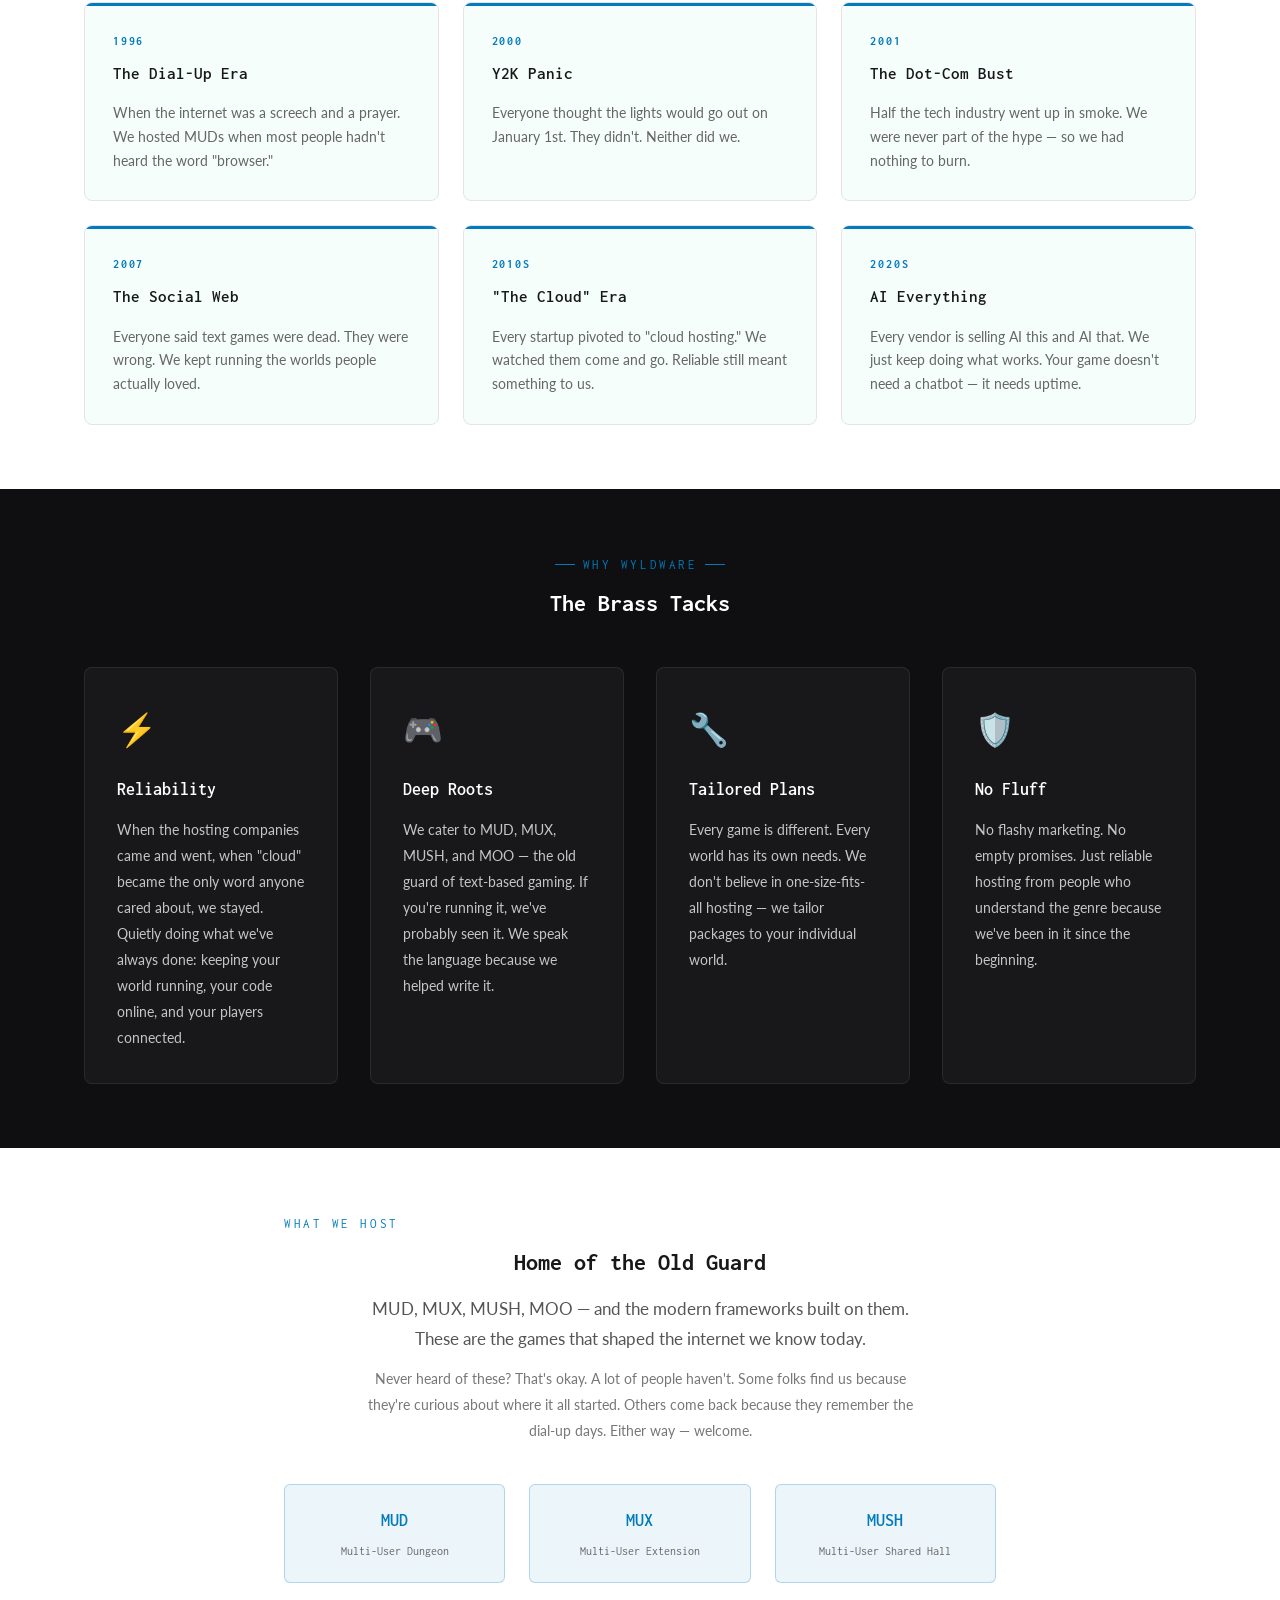
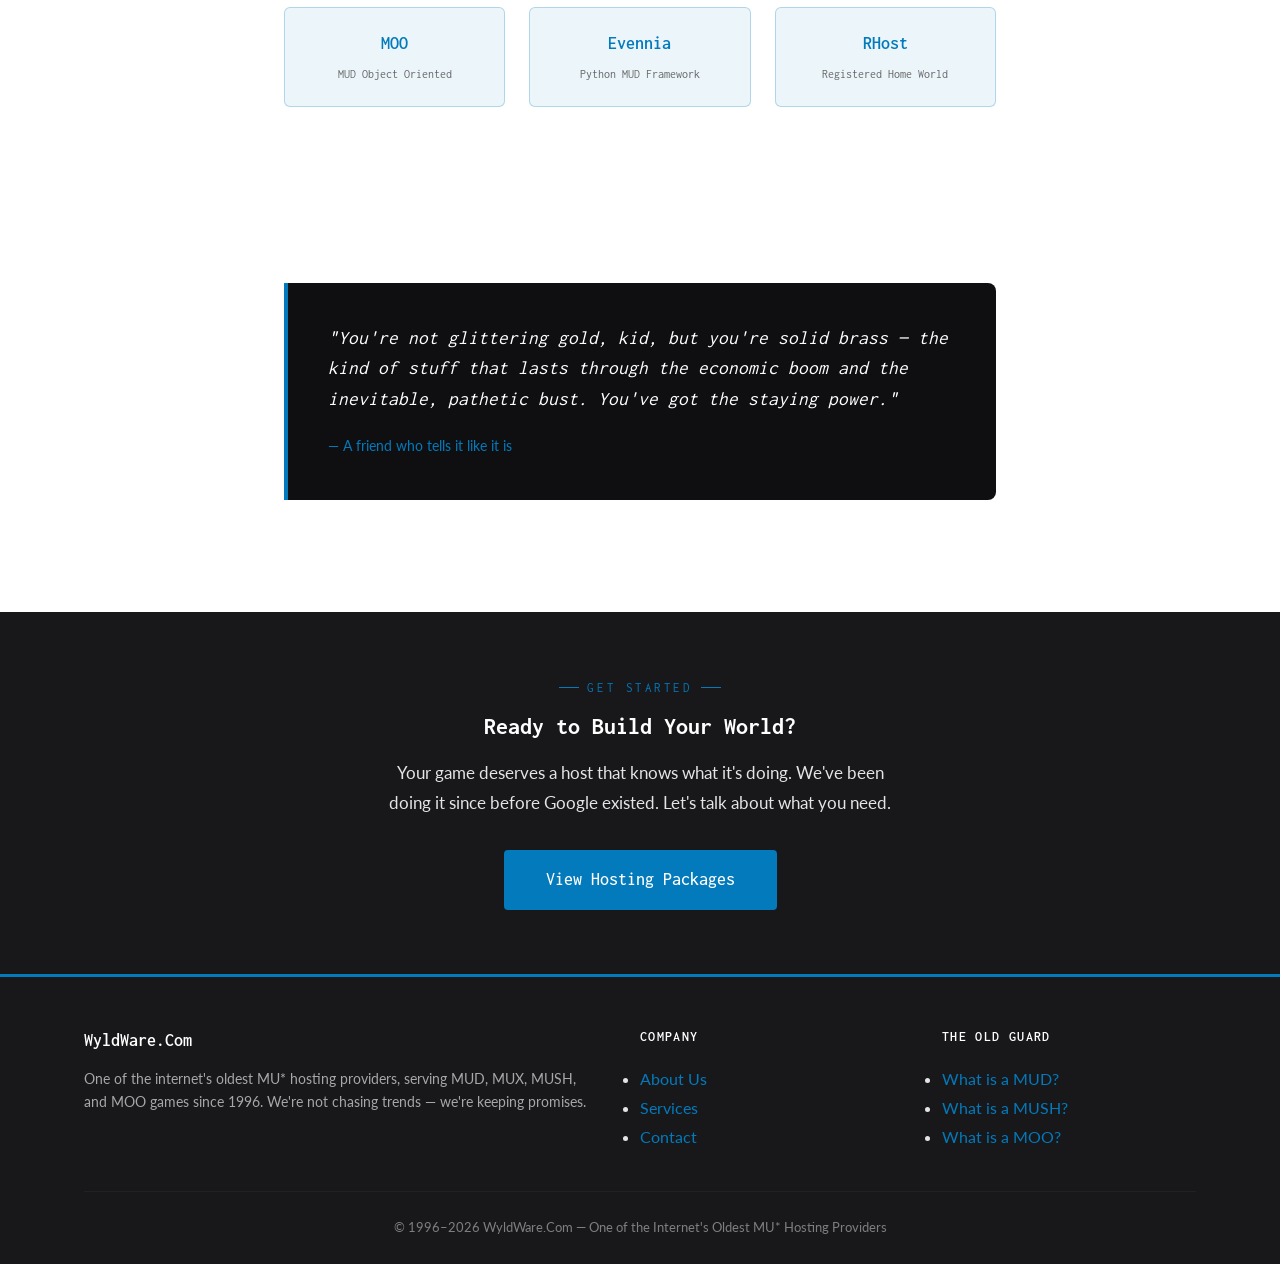
==== commit 2d00b21b: "Remove hero overlay image — too small to be meaningful" ====
--- a/index.html
+++ b/index.html
@@ -52,7 +52,7 @@
         </div>
       </div>
     </div>
-    <img src="/media/bg-overlay.png" alt="" class="hero__overlay" aria-hidden="true">
+    
   </div>
 </section>
 
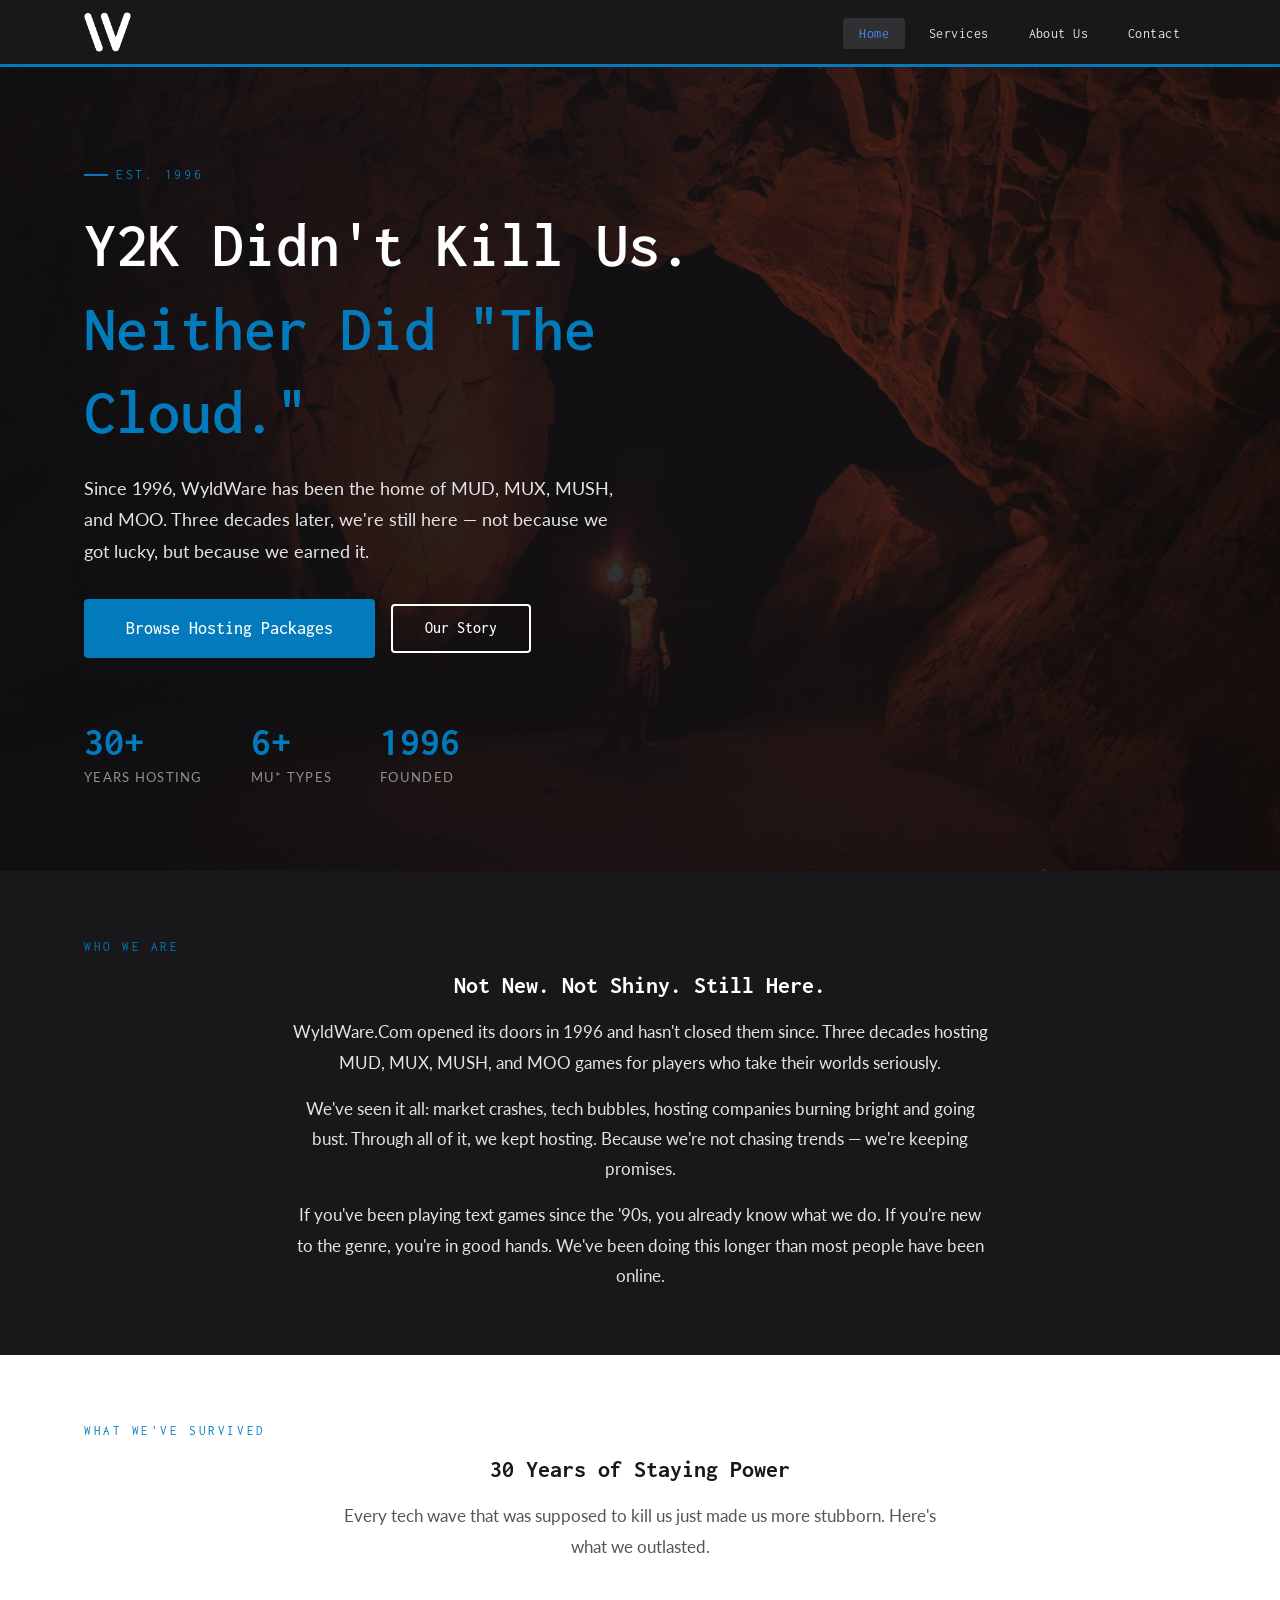
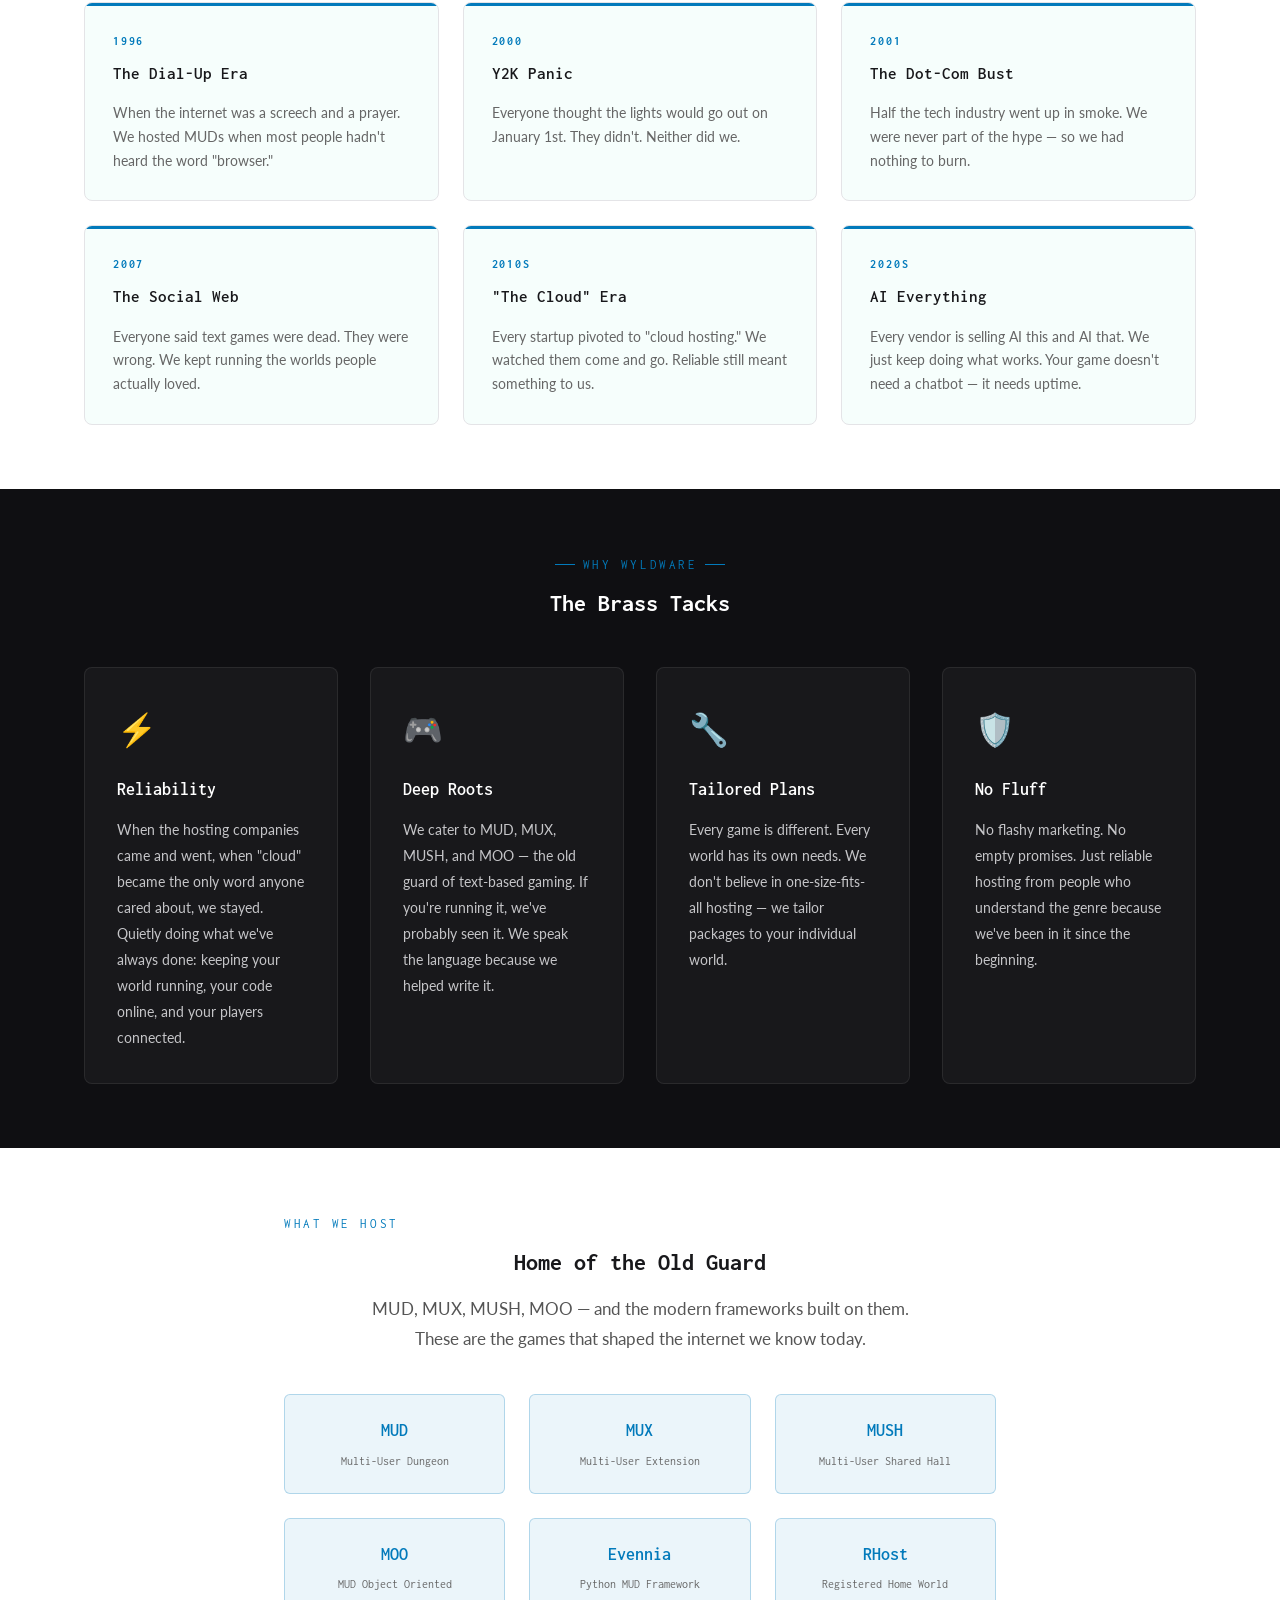
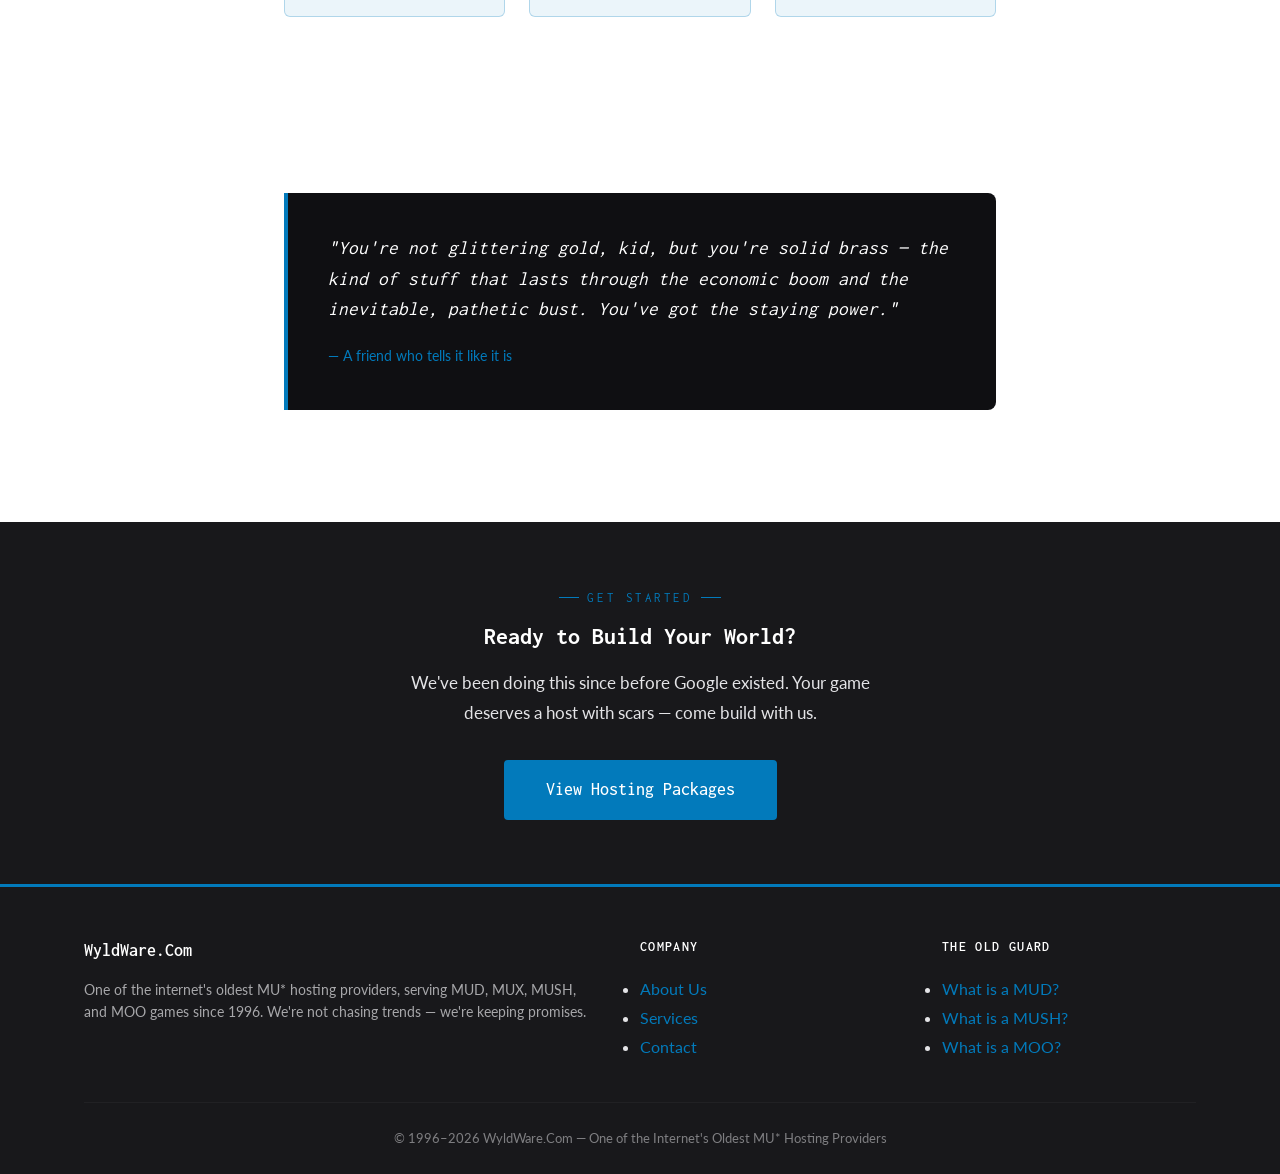
==== commit 5e4a776b: "Trim 'What We Host' — removed duplicate welcome paragraph, streamlined game-tag flow. Punchier final" ====
--- a/index.html
+++ b/index.html
@@ -151,13 +151,10 @@
   <div class="container container--narrow text-center">
     <div class="eyebrow">What We Host</div>
     <h2>Home of the Old Guard</h2>
-    <p style="color: #555; max-width: 560px; margin: 1rem auto 0; font-size: 1.05rem;">
+    <p style="color: #555; max-width: 560px; margin: 1rem auto 2.5rem; font-size: 1.05rem;">
       MUD, MUX, MUSH, MOO — and the modern frameworks built on them. These are the games that shaped the internet we know today.
     </p>
-    <p style="color: #777; max-width: 560px; margin: 0.75rem auto 0; font-size: 0.9rem;">
-      Never heard of these? That's okay. A lot of people haven't. Some folks find us because they're curious about where it all started. Others come back because they remember the dial-up days. Either way — welcome.
-    </p>
-    <div class="game-grid" style="margin-top: 2.5rem;">
+    <div class="game-grid">
       <div class="game-tag">MUD<span>Multi-User Dungeon</span></div>
       <div class="game-tag">MUX<span>Multi-User Extension</span></div>
       <div class="game-tag">MUSH<span>Multi-User Shared Hall</span></div>
@@ -184,7 +181,7 @@
     <div class="eyebrow" style="justify-content: center;">Get Started</div>
     <h2>Ready to Build Your World?</h2>
     <p style="color: var(--gray-light); max-width: 520px; margin: 1rem auto 0; font-size: 1.05rem;">
-      Your game deserves a host that knows what it's doing. We've been doing it since before Google existed. Let's talk about what you need.
+      We've been doing this since before Google existed. Your game deserves a host with scars — come build with us.
     </p>
     <div style="margin-top: 2rem;">
       <a href="/services.html" class="btn btn--primary btn--large">View Hosting Packages</a>
